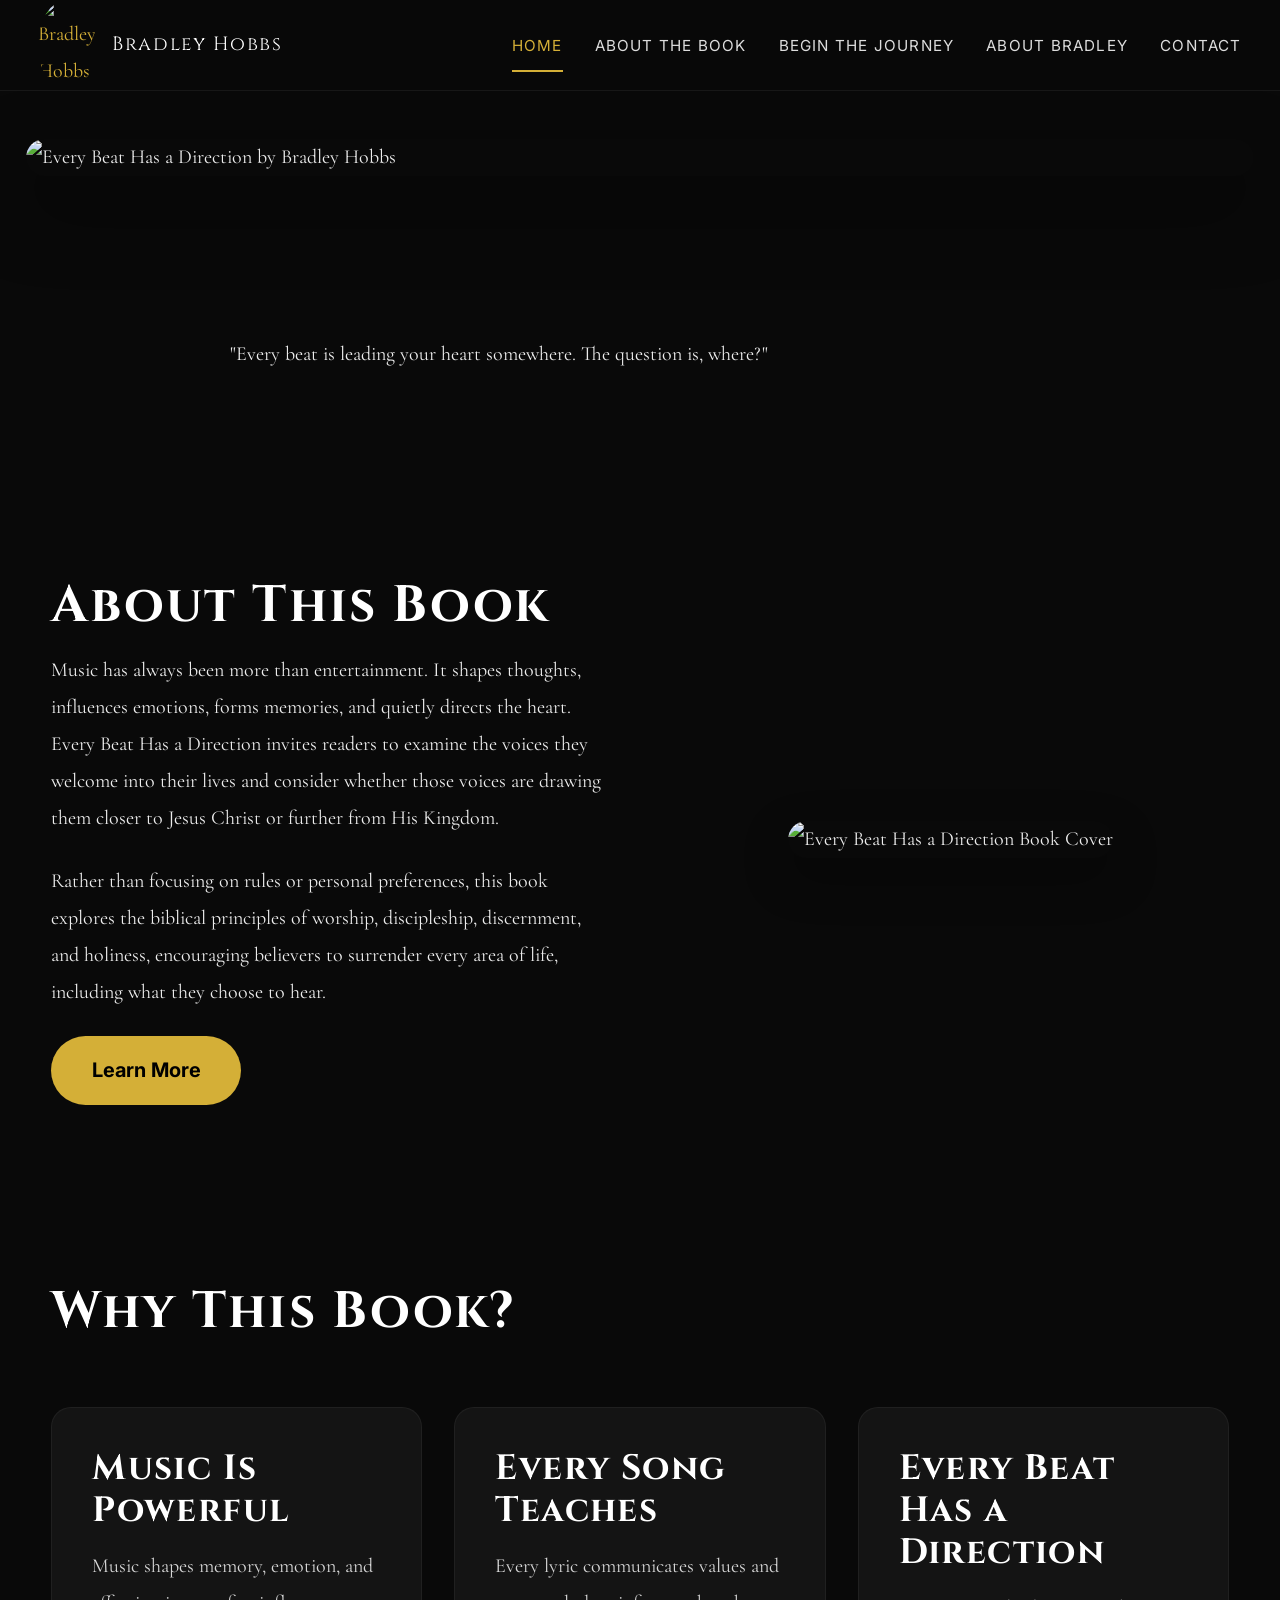
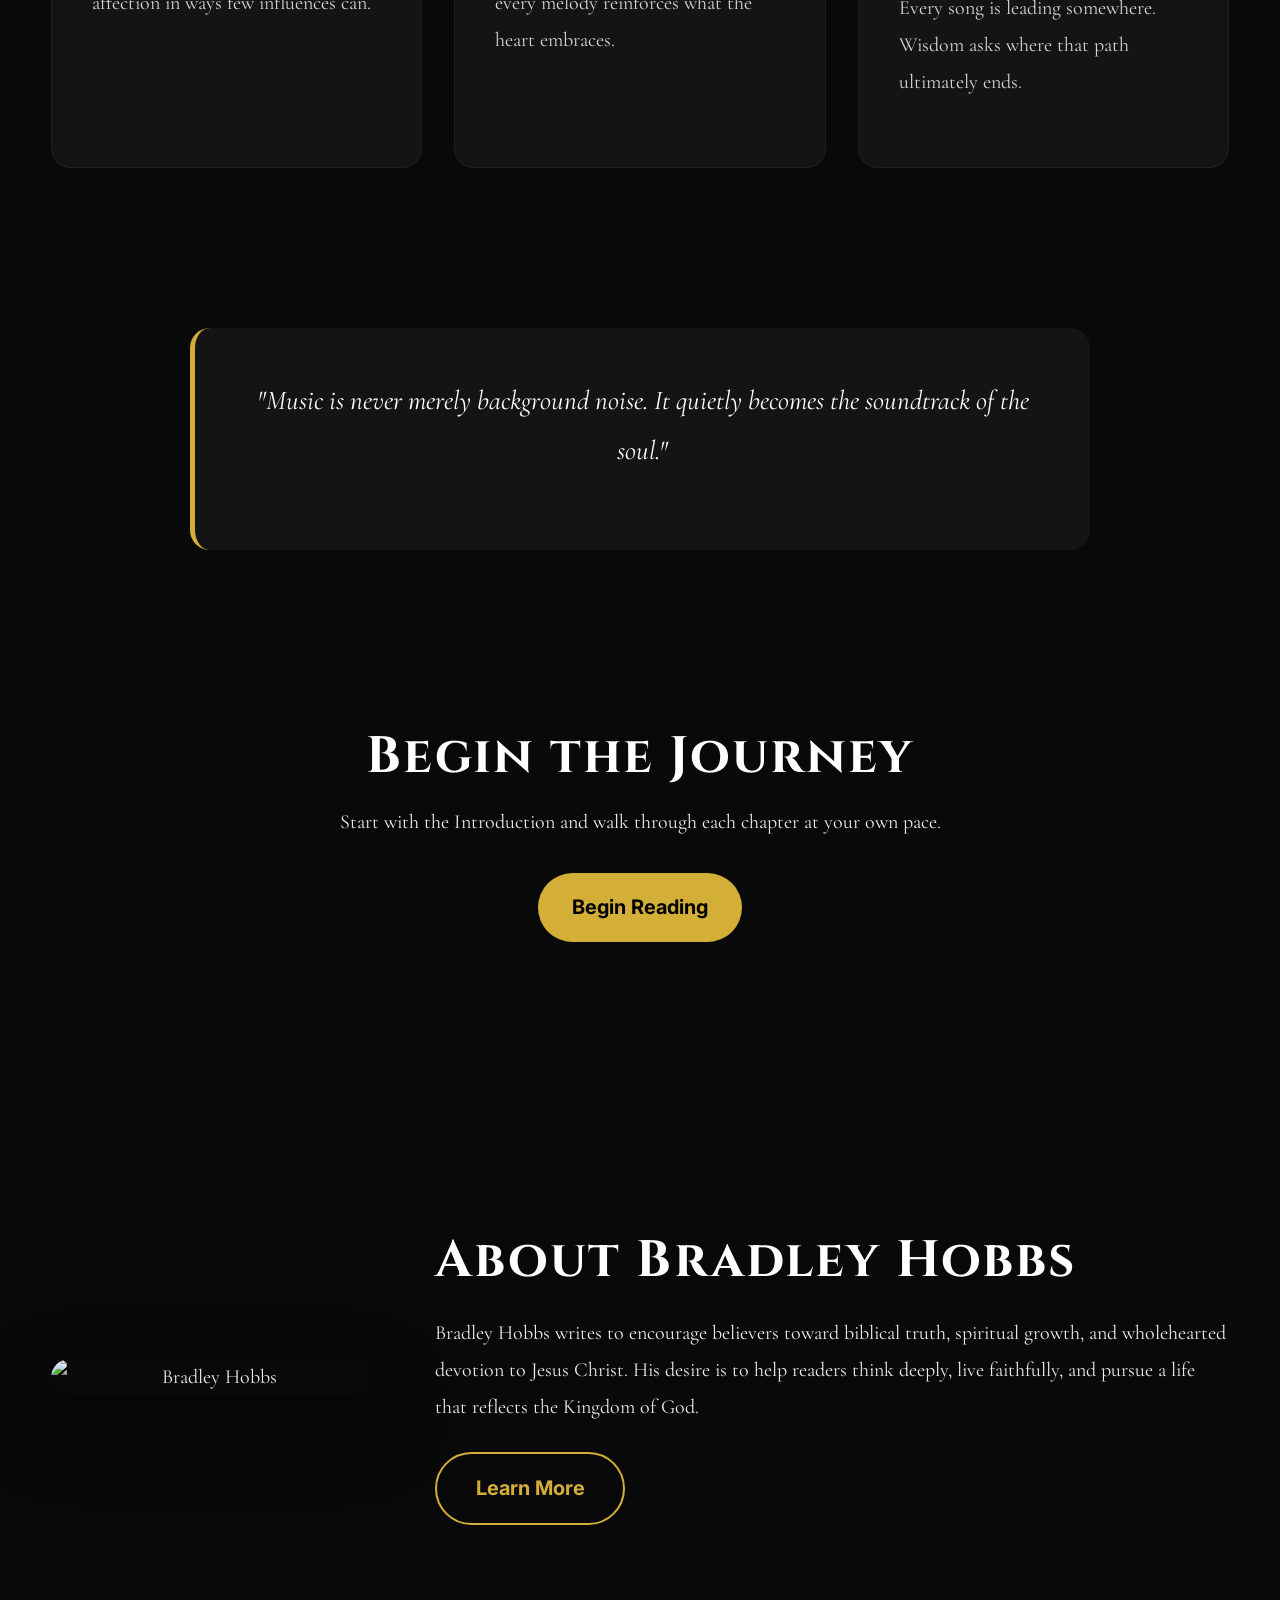
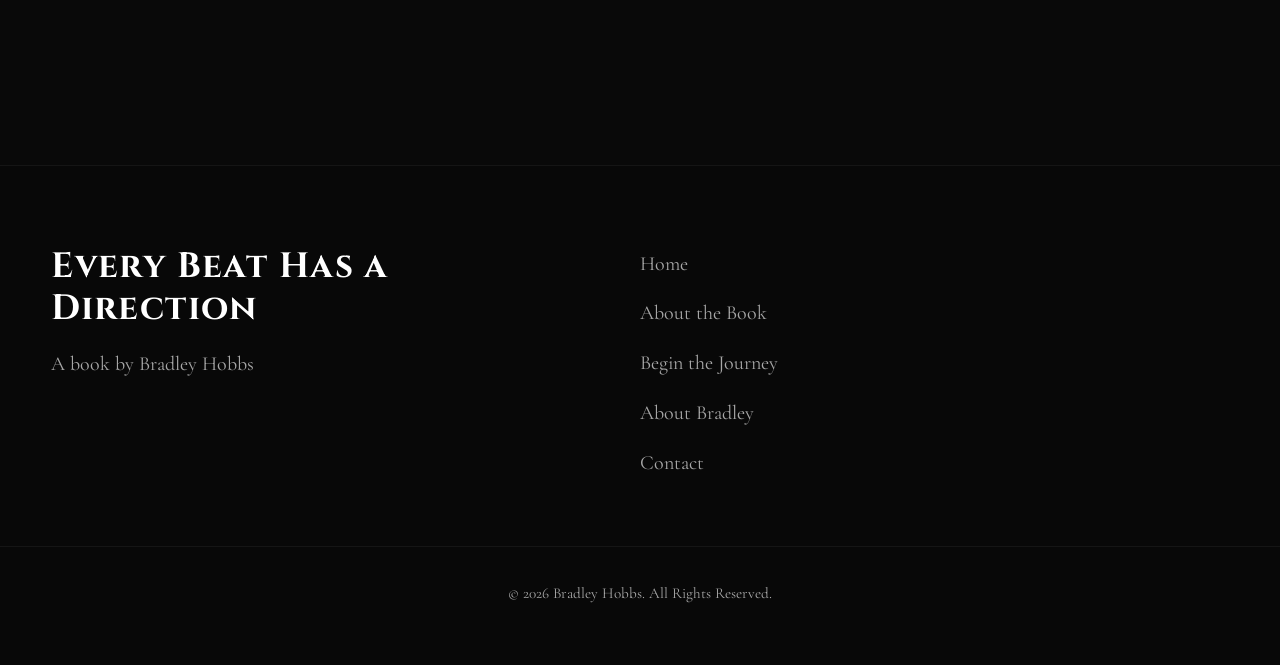
==== index.html @ 8c39ae95 "Create index.html" ====
<!DOCTYPE html>
<html lang="en">

<head>

<meta charset="UTF-8">

<meta name="viewport"
content="width=device-width, initial-scale=1.0">

<title>Every Beat Has a Direction | Bradley Hobbs</title>

<meta name="description"
content="Discover Every Beat Has a Direction by Bradley Hobbs. A biblical exploration of how music shapes the heart, influences worship, and directs the soul.">

<meta name="theme-color"
content="#090909">

<link rel="preconnect"
href="https://fonts.googleapis.com">

<link rel="preconnect"
href="https://fonts.gstatic.com"
crossorigin>

<link href="https://fonts.googleapis.com/css2?family=Cinzel:wght@400;600;700&family=Cormorant+Garamond:wght@400;500;600;700&family=Inter:wght@300;400;500;600&display=swap"
rel="stylesheet">

<link rel="stylesheet"
href="styles.css">

</head>

<body>

<a class="skip-link"
href="#main">

Skip to content

</a>

<header class="site-header">

<nav class="navbar">

<a href="index.html"
class="logo">

<img
src="images/logo.webp"
alt="Bradley Hobbs">

<span>

Bradley Hobbs

</span>

</a>

<button
class="menu-toggle"
aria-label="Open navigation">

<span></span>
<span></span>
<span></span>

</button>

<ul class="nav-menu">

<li>

<a
class="active"
href="index.html">

Home

</a>

</li>

<li>

<a
href="about-book.html">

About the Book

</a>

</li>

<li>

<a
href="begin-the-journey.html">

Begin the Journey

</a>

</li>

<li>

<a
href="about.html">

About Bradley

</a>

</li>

<li>

<a
href="contact.html">

Contact

</a>

</li>

</ul>

</nav>

</header>

<main id="main">

<section class="hero">

<div class="hero-banner">

<img

src="images/banner.webp"

alt="Every Beat Has a Direction by Bradley Hobbs">

</div>

</section>

<section class="reading-width">

<div class="opening-quote fade-up">

<p>

"Every beat is leading your heart somewhere.

The question is, where?"

</p>

</div>

</section>

<section class="about-book container">

<div class="about-grid">

<div>

<h2>

About This Book

</h2>

<p>

Music has always been more than entertainment. It shapes thoughts, influences emotions, forms memories, and quietly directs the heart. Every Beat Has a Direction invites readers to examine the voices they welcome into their lives and consider whether those voices are drawing them closer to Jesus Christ or further from His Kingdom.

</p>

<p>

Rather than focusing on rules or personal preferences, this book explores the biblical principles of worship, discipleship, discernment, and holiness, encouraging believers to surrender every area of life, including what they choose to hear.

</p>

<a
class="button button-primary"
href="about-book.html">

Learn More

</a>

</div>

<div class="book-image">

<img

src="images/book-cover.webp"

alt="Every Beat Has a Direction Book Cover">

</div>

</div>

</section>

<section class="container">

<div class="section-title">

<h2>

Why This Book?

</h2>

</div>

<div class="feature-grid">

<div class="feature-box fade-up">

<h3>

Music Is Powerful

</h3>

<p>

Music shapes memory, emotion, and affection in ways few influences can.

</p>

</div>

<div class="feature-box fade-up">

<h3>

Every Song Teaches

</h3>

<p>

Every lyric communicates values and every melody reinforces what the heart embraces.

</p>

</div>

<div class="feature-box fade-up">

<h3>

Every Beat Has a Direction

</h3>

<p>

Every song is leading somewhere. Wisdom asks where that path ultimately ends.

</p>

</div>

</div>

</section>

<section class="feature-quote fade-up">

<p>

"Music is never merely background noise.

It quietly becomes the soundtrack of the soul."

</p>

</section>

<section class="cta-section">

<h2>

Begin the Journey

</h2>

<p>

Start with the Introduction and walk through each chapter at your own pace.

</p>

<a

class="button button-primary"

href="begin-the-journey.html">

Begin Reading

</a>

</section>

<section class="author container">

<div class="author-wrapper">

<div class="author-photo">

<img

src="images/bradley-hobbs.webp"

alt="Bradley Hobbs">

</div>

<div class="author-content">

<h2>

About Bradley Hobbs

</h2>

<p>

Bradley Hobbs writes to encourage believers toward biblical truth, spiritual growth, and wholehearted devotion to Jesus Christ. His desire is to help readers think deeply, live faithfully, and pursue a life that reflects the Kingdom of God.

</p>

<a

class="button button-secondary"

href="about.html">

Learn More

</a>

</div>

</div>

</section>

</main>

<footer class="site-footer">

<div class="footer-container">

<div class="footer-brand">

<h3>

Every Beat Has a Direction

</h3>

<p>

A book by Bradley Hobbs

</p>

</div>

<div class="footer-links">

<ul>

<li><a href="index.html">Home</a></li>

<li><a href="about-book.html">About the Book</a></li>

<li><a href="begin-the-journey.html">Begin the Journey</a></li>

<li><a href="about.html">About Bradley</a></li>

<li><a href="contact.html">Contact</a></li>

</ul>

</div>

</div>

<div class="footer-bottom">

<p>

© <span class="year"></span> Bradley Hobbs.
All Rights Reserved.

</p>

</div>

</footer>

<a

href="#"

class="back-top"

aria-label="Back to top">

↑

</a>

<script src="main.js"></script>

</body>

</html>
---- styles.css ----
/*==================================================
EVERY BEAT HAS A DIRECTION
Master Stylesheet

Part 1
Foundation

==================================================*/


/*==================================================
RESET
==================================================*/

*,
*::before,
*::after{
    margin:0;
    padding:0;
    box-sizing:border-box;
}

html{
    scroll-behavior:smooth;
    -webkit-text-size-adjust:100%;
}

body{
    min-height:100vh;
    overflow-x:hidden;
}

img{
    display:block;
    max-width:100%;
}

picture{
    display:block;
}

video{
    display:block;
    max-width:100%;
}

iframe{
    border:0;
}

a{
    text-decoration:none;
}

button,
input,
textarea,
select{
    font:inherit;
}

ul,
ol{
    list-style:none;
}


/*==================================================
ROOT
==================================================*/

:root{

    /* Colors */

    --background:#090909;

    --surface:#141414;

    --surface-light:#1d1d1d;

    --gold:#d4af37;

    --gold-light:#e5c45d;

    --white:#ffffff;

    --text:#ececec;

    --muted:#a7a7a7;

    --border:#2b2b2b;

    --success:#4caf50;

    --danger:#d32f2f;

    /* Fonts */

    --heading:"Cinzel",serif;

    --body:"Cormorant Garamond",serif;

    --ui:"Inter",sans-serif;

    /* Widths */

    --container:1280px;

    --reading:820px;

    /* Radius */

    --radius:18px;

    --radius-small:10px;

    /* Shadows */

    --shadow:

        0 18px 45px rgba(0,0,0,.35);

    --shadow-large:

        0 30px 70px rgba(0,0,0,.50);

    /* Animation */

    --speed:.35s;

}


/*==================================================
BODY
==================================================*/

body{

    background:var(--background);

    color:var(--text);

    font-family:var(--body);

    font-size:1.25rem;

    line-height:1.85;

    text-rendering:optimizeLegibility;

    -webkit-font-smoothing:antialiased;

}


/*==================================================
CONTAINERS
==================================================*/

.container{

    width:min(92%,var(--container));

    margin:auto;

}

.reading-width{

    width:min(92%,var(--reading));

    margin:auto;

}


/*==================================================
TYPOGRAPHY
==================================================*/

h1,
h2,
h3,
h4,
h5,
h6{

    font-family:var(--heading);

    color:var(--white);

    line-height:1.2;

    margin-bottom:1rem;

    letter-spacing:.04em;

}

h1{

    font-size:clamp(2.8rem,5vw,5rem);

}

h2{

    font-size:clamp(2rem,4vw,3.4rem);

}

h3{

    font-size:clamp(1.6rem,3vw,2.2rem);

}

p{

    margin-bottom:1.6rem;

}

strong{

    color:white;

}

em{

    color:var(--gold);

}


/*==================================================
LINKS
==================================================*/

a{

    color:var(--gold);

    transition:.35s;

}

a:hover{

    color:white;

}


/*==================================================
SECTIONS
==================================================*/

section{

    padding:5rem 0;

}


/*==================================================
HELPERS
==================================================*/

.text-center{

    text-align:center;

}

.text-left{

    text-align:left;

}

.mt-1{margin-top:1rem;}
.mt-2{margin-top:2rem;}
.mt-3{margin-top:3rem;}
.mt-4{margin-top:4rem;}
.mt-5{margin-top:5rem;}

.mb-1{margin-bottom:1rem;}
.mb-2{margin-bottom:2rem;}
.mb-3{margin-bottom:3rem;}
.mb-4{margin-bottom:4rem;}
.mb-5{margin-bottom:5rem;}


/*==================================================
SELECTION
==================================================*/

::selection{

    background:var(--gold);

    color:black;

}


/*==================================================
SCROLLBAR
==================================================*/

::-webkit-scrollbar{

    width:10px;

}

::-webkit-scrollbar-thumb{

    background:var(--gold);

}

::-webkit-scrollbar-track{

    background:#101010;

}

/*==================================================
HEADER
==================================================*/

.site-header{

    position:sticky;

    top:0;

    z-index:9999;

    background:rgba(9,9,9,.95);

    backdrop-filter:blur(18px);

    border-bottom:1px solid rgba(255,255,255,.06);

}

.navbar{

    width:min(94%,1280px);

    margin:auto;

    display:flex;

    justify-content:space-between;

    align-items:center;

    min-height:82px;

}


/*==================================================
LOGO
==================================================*/

.logo{

    display:flex;

    align-items:center;

    gap:1rem;

}

.logo img{

    width:58px;

    border-radius:50%;

}

.logo span{

    font-family:var(--heading);

    color:white;

    font-size:1.2rem;

    letter-spacing:.08em;

}


/*==================================================
MENU
==================================================*/

.nav-menu{

    display:flex;

    align-items:center;

    gap:2rem;

}

.nav-menu li{

    position:relative;

}

.nav-menu a{

    font-family:var(--ui);

    font-size:.95rem;

    color:#ddd;

    text-transform:uppercase;

    letter-spacing:.08em;

}


/* underline */

.nav-menu a::after{

    content:"";

    position:absolute;

    left:0;

    bottom:-8px;

    width:0;

    height:2px;

    background:var(--gold);

    transition:.35s;

}

.nav-menu a:hover::after{

    width:100%;

}

.nav-menu a:hover{

    color:white;

}


/*==================================================
ACTIVE PAGE
==================================================*/

.nav-menu .active{

    color:var(--gold);

}

.nav-menu .active::after{

    width:100%;

}


/*==================================================
BUTTON
==================================================*/

.nav-button{

    display:inline-flex;

    align-items:center;

    justify-content:center;

    padding:14px 28px;

    border-radius:999px;

    background:var(--gold);

    color:black;

    font-family:var(--ui);

    font-weight:700;

    transition:.35s;

}

.nav-button:hover{

    background:var(--gold-light);

    transform:translateY(-2px);

}


/*==================================================
HAMBURGER
==================================================*/

.menu-toggle{

    display:none;

    cursor:pointer;

    background:none;

    border:none;

}

.menu-toggle span{

    display:block;

    width:28px;

    height:2px;

    margin:7px auto;

    background:white;

    transition:.35s;

}


/*==================================================
TABLET
==================================================*/

@media(max-width:992px){

.menu-toggle{

    display:block;

}

.nav-menu{

    position:fixed;

    top:82px;

    right:-100%;

    width:300px;

    height:calc(100vh - 82px);

    background:#111;

    flex-direction:column;

    align-items:flex-start;

    padding:2rem;

    transition:.4s;

    gap:1.5rem;

}

.nav-menu.active{

    right:0;

}

.nav-button{

    display:none;

}

}


/*==================================================
PHONE
==================================================*/

@media(max-width:768px){

.logo span{

    display:none;

}

.navbar{

    min-height:72px;

}

.nav-menu{

    top:72px;

    height:calc(100vh - 72px);

}

}

/*==================================================
HERO
==================================================*/

.hero{

    padding:3rem 0 5rem;

}

.hero-banner{

    width:min(96%,1400px);

    margin:auto;

    border-radius:24px;

    overflow:hidden;

    box-shadow:var(--shadow-large);

}

.hero-banner img{

    display:block;

    width:100%;

    height:auto;

}


/*==================================================
BOOK INTRO
==================================================*/

.book-intro{

    max-width:900px;

    margin:5rem auto;

    text-align:center;

}

.book-label{

    display:inline-block;

    padding:.5rem 1rem;

    margin-bottom:1.5rem;

    border:1px solid rgba(212,175,55,.35);

    border-radius:999px;

    color:var(--gold);

    font-family:var(--ui);

    font-size:.8rem;

    letter-spacing:.12em;

    text-transform:uppercase;

}

.book-intro h1{

    margin-bottom:1.5rem;

}

.book-subtitle{

    max-width:700px;

    margin:0 auto 2rem;

    font-size:1.45rem;

    color:#d5d5d5;

}

.book-description{

    max-width:760px;

    margin:auto;

    font-size:1.3rem;

}


/*==================================================
CALL TO ACTION
==================================================*/

.hero-buttons{

    display:flex;

    justify-content:center;

    gap:1rem;

    flex-wrap:wrap;

    margin-top:3rem;

}

.button{

    display:inline-flex;

    align-items:center;

    justify-content:center;

    min-width:190px;

    padding:16px 34px;

    border-radius:999px;

    transition:.35s;

    font-family:var(--ui);

    font-weight:700;

}

.button-primary{

    background:var(--gold);

    color:#000;

}

.button-primary:hover{

    background:var(--gold-light);

    transform:translateY(-3px);

}

.button-secondary{

    border:2px solid var(--gold);

    color:var(--gold);

}

.button-secondary:hover{

    background:var(--gold);

    color:#000;

}


/*==================================================
FEATURE QUOTE
==================================================*/

.feature-quote{

    width:min(92%,900px);

    margin:5rem auto;

    padding:3rem;

    text-align:center;

    background:var(--surface);

    border-left:5px solid var(--gold);

    border-radius:20px;

}

.feature-quote p{

    font-size:1.7rem;

    font-style:italic;

    color:white;

}

.feature-quote span{

    display:block;

    margin-top:1.5rem;

    color:var(--gold);

    font-family:var(--ui);

    text-transform:uppercase;

    letter-spacing:.1em;

}


/*==================================================
TABLET
==================================================*/

@media(max-width:992px){

.hero{

    padding-top:2rem;

}

}


/*==================================================
PHONE
==================================================*/

@media(max-width:768px){

.book-subtitle{

    font-size:1.2rem;

}

.book-description{

    font-size:1.15rem;

}

.feature-quote{

    padding:2rem;

}

.feature-quote p{

    font-size:1.35rem;

}

.hero-buttons{

    flex-direction:column;

    align-items:center;

}

.button{

    width:100%;

    max-width:320px;

}

}

/*==================================================
ABOUT THE BOOK
==================================================*/

.about-book{

    padding:6rem 0;

}

.about-grid{

    display:grid;

    grid-template-columns:1fr 1fr;

    gap:4rem;

    align-items:center;

}

.about-image img{

    border-radius:20px;

    box-shadow:var(--shadow);

}

.about-content h2{

    margin-bottom:1.5rem;

}

.about-content p{

    margin-bottom:1.5rem;

}


/*==================================================
FEATURE GRID
==================================================*/

.feature-grid{

    display:grid;

    grid-template-columns:repeat(3,1fr);

    gap:2rem;

    margin-top:4rem;

}

.feature-box{

    background:var(--surface);

    padding:2.5rem;

    border-radius:20px;

    border:1px solid rgba(255,255,255,.05);

    transition:.35s;

}

.feature-box:hover{

    transform:translateY(-8px);

    border-color:rgba(212,175,55,.35);

}

.feature-box h3{

    margin-bottom:1rem;

}

.feature-box p{

    color:#d6d6d6;

}


/*==================================================
READING JOURNEY
==================================================*/

.reading-journey{

    margin:6rem auto;

    width:min(92%,1000px);

}

.reading-journey h2{

    text-align:center;

    margin-bottom:3rem;

}

.journey{

    display:grid;

    grid-template-columns:repeat(4,1fr);

    gap:2rem;

}

.step{

    text-align:center;

    position:relative;

}

.step-number{

    width:70px;

    height:70px;

    margin:auto auto 1.5rem;

    border-radius:50%;

    background:var(--gold);

    color:black;

    display:flex;

    justify-content:center;

    align-items:center;

    font-size:1.5rem;

    font-weight:bold;

    font-family:var(--heading);

}

.step h3{

    margin-bottom:1rem;

}


/*==================================================
CALL OUT
==================================================*/

.callout{

    margin:6rem auto;

    width:min(92%,900px);

    background:linear-gradient(180deg,#191919,#121212);

    padding:3.5rem;

    border-radius:24px;

    text-align:center;

}

.callout h2{

    margin-bottom:1rem;

}

.callout p{

    margin-bottom:2rem;

}


/*==================================================
TABLET
==================================================*/

@media(max-width:992px){

.about-grid{

    grid-template-columns:1fr;

}

.feature-grid{

    grid-template-columns:1fr 1fr;

}

.journey{

    grid-template-columns:1fr 1fr;

}

}


/*==================================================
PHONE
==================================================*/

@media(max-width:768px){

.feature-grid{

    grid-template-columns:1fr;

}

.journey{

    grid-template-columns:1fr;

}

.callout{

    padding:2rem;

}

}

/*==================================================
PART 5
TABLE OF CONTENTS
CHAPTERS
READING EXPERIENCE
==================================================*/


/*==================================================
CONTENTS SECTION
==================================================*/

.contents{

    padding:6rem 0;

}

.contents-header{

    text-align:center;

    margin-bottom:4rem;

}

.contents-header h2{

    margin-bottom:1rem;

}

.contents-header p{

    max-width:700px;

    margin:auto;

    color:var(--muted);

}


/*==================================================
CONTENTS GRID
==================================================*/

.contents-grid{

    display:grid;

    grid-template-columns:repeat(2,1fr);

    gap:2rem;

}


/*==================================================
CHAPTER CARD
==================================================*/

.chapter-card{

    display:flex;

    align-items:center;

    gap:1.5rem;

    background:var(--surface);

    padding:2rem;

    border-radius:20px;

    border:1px solid rgba(255,255,255,.05);

    transition:all .35s ease;

}

.chapter-card:hover{

    transform:translateY(-6px);

    border-color:rgba(212,175,55,.35);

    box-shadow:var(--shadow);

}


/*==================================================
CHAPTER NUMBER
==================================================*/

.chapter-number{

    flex-shrink:0;

    width:72px;

    height:72px;

    border-radius:50%;

    background:var(--gold);

    color:#000;

    display:flex;

    justify-content:center;

    align-items:center;

    font-family:var(--heading);

    font-size:1.6rem;

    font-weight:700;

}


/*==================================================
CHAPTER INFO
==================================================*/

.chapter-info{

    flex:1;

}

.chapter-info h3{

    margin-bottom:.6rem;

    color:var(--white);

}

.chapter-info p{

    margin:0;

    color:var(--muted);

    font-size:1.05rem;

}


/*==================================================
READ TIME
==================================================*/

.chapter-meta{

    margin-top:1rem;

    display:flex;

    gap:1rem;

    flex-wrap:wrap;

}

.reading-time{

    padding:.35rem .8rem;

    border-radius:999px;

    background:rgba(212,175,55,.12);

    color:var(--gold);

    font-family:var(--ui);

    font-size:.8rem;

    letter-spacing:.05em;

}

.chapter-type{

    padding:.35rem .8rem;

    border-radius:999px;

    background:#1c1c1c;

    color:var(--muted);

    font-family:var(--ui);

    font-size:.8rem;

}


/*==================================================
CURRENT CHAPTER
==================================================*/

.chapter-current{

    border:2px solid var(--gold);

    background:#181818;

}

.chapter-current .chapter-number{

    background:white;

    color:#000;

}


/*==================================================
LOCKED CHAPTER
==================================================*/

.chapter-locked{

    opacity:.55;

}

.chapter-locked:hover{

    transform:none;

    box-shadow:none;

}


/*==================================================
BOOK READING SECTION
==================================================*/

.book-reading{

    width:min(92%,900px);

    margin:6rem auto;

}


/*==================================================
CHAPTER TITLE
==================================================*/

.chapter-title{

    text-align:center;

    margin-bottom:4rem;

}

.chapter-label{

    display:inline-block;

    margin-bottom:1rem;

    color:var(--gold);

    text-transform:uppercase;

    letter-spacing:.12em;

    font-family:var(--ui);

    font-size:.85rem;

}

.chapter-title h1{

    margin-bottom:1rem;

}

.chapter-title p{

    max-width:650px;

    margin:auto;

    color:var(--muted);

}


/*==================================================
DROP CAP
==================================================*/

.book-reading p:first-of-type::first-letter{

    float:left;

    font-size:5rem;

    line-height:.85;

    margin-right:.6rem;

    color:var(--gold);

    font-family:var(--heading);

}


/*==================================================
READING PROGRESS
==================================================*/

.reading-progress{

    width:100%;

    height:8px;

    background:#1d1d1d;

    border-radius:999px;

    overflow:hidden;

    margin-bottom:4rem;

}

.progress-bar{

    width:0;

    height:100%;

    background:var(--gold);

    transition:width .25s linear;

}


/*==================================================
CHAPTER DIVIDER
==================================================*/

.chapter-divider{

    width:120px;

    height:2px;

    background:var(--gold);

    margin:5rem auto;

}


/*==================================================
PREVIOUS NEXT
==================================================*/

.chapter-navigation{

    margin-top:5rem;

    display:flex;

    justify-content:space-between;

    gap:2rem;

}

.chapter-navigation a{

    flex:1;

    background:var(--surface);

    padding:1.8rem;

    border-radius:18px;

    transition:.35s;

    border:1px solid rgba(255,255,255,.05);

}

.chapter-navigation a:hover{

    border-color:rgba(212,175,55,.35);

    transform:translateY(-4px);

}

.chapter-navigation small{

    display:block;

    color:var(--gold);

    font-family:var(--ui);

    text-transform:uppercase;

    letter-spacing:.08em;

    margin-bottom:.6rem;

}

.chapter-navigation strong{

    font-size:1.15rem;

}


/*==================================================
END OF CHAPTER
==================================================*/

.end-chapter{

    text-align:center;

    margin-top:6rem;

}

.end-chapter h3{

    margin-bottom:1rem;

}

.end-chapter p{

    max-width:650px;

    margin:auto auto 2rem;

}


/*==================================================
PHONE
==================================================*/

@media(max-width:992px){

.contents-grid{

    grid-template-columns:1fr;

}

.chapter-navigation{

    flex-direction:column;

}

}


@media(max-width:768px){

.chapter-card{

    flex-direction:column;

    text-align:center;

}

.chapter-number{

    width:60px;

    height:60px;

    font-size:1.3rem;

}

.book-reading p:first-of-type::first-letter{

    font-size:3.8rem;

}

.chapter-title{

    margin-bottom:3rem;

}

}

/*==================================================
PART 6
READING COMPONENTS
==================================================*/


/*==================================================
SCRIPTURE
==================================================*/

.scripture{

    margin:3.5rem 0;

    padding:2.5rem;

    background:#161616;

    border-left:5px solid var(--gold);

    border-radius:18px;

    box-shadow:var(--shadow);

}

.scripture p{

    margin:0;

    font-size:1.35rem;

    font-style:italic;

    color:#fff;

    line-height:1.9;

}

.scripture cite{

    display:block;

    margin-top:1.5rem;

    color:var(--gold);

    font-family:var(--ui);

    font-size:.9rem;

    letter-spacing:.08em;

    text-transform:uppercase;

}


/*==================================================
KEY THOUGHT
==================================================*/

.key-thought{

    margin:4rem 0;

    padding:2rem;

    background:linear-gradient(180deg,#1b1b1b,#111);

    border-radius:18px;

    border:1px solid rgba(212,175,55,.25);

}

.key-thought h3{

    color:var(--gold);

    margin-bottom:1rem;

}

.key-thought p{

    margin:0;

}


/*==================================================
REFLECTION
==================================================*/

.reflection{

    margin:4rem 0;

    padding:2.5rem;

    background:var(--surface);

    border-radius:20px;

}

.reflection h3{

    color:var(--gold);

    margin-bottom:1.2rem;

}

.reflection ul{

    list-style:disc;

    margin-left:1.5rem;

}

.reflection li{

    margin-bottom:.8rem;

}


/*==================================================
PRAYER
==================================================*/

.prayer{

    margin:4rem 0;

    padding:2.5rem;

    background:#121212;

    border-left:5px solid white;

    border-radius:20px;

}

.prayer h3{

    margin-bottom:1rem;

}

.prayer p{

    font-style:italic;

    margin:0;

}


/*==================================================
APPLICATION
==================================================*/

.application{

    margin:4rem 0;

    padding:2.5rem;

    background:#181818;

    border-radius:18px;

}

.application h3{

    color:var(--gold);

    margin-bottom:1rem;

}

.application ol{

    margin-left:1.5rem;

    list-style:decimal;

}

.application li{

    margin-bottom:1rem;

}


/*==================================================
PULL QUOTE
==================================================*/

.pull-quote{

    margin:5rem auto;

    max-width:900px;

    text-align:center;

    font-size:2.2rem;

    font-family:var(--heading);

    line-height:1.5;

    color:#fff;

}

.pull-quote span{

    display:block;

    margin-top:1.5rem;

    color:var(--gold);

    font-family:var(--ui);

    font-size:.9rem;

    letter-spacing:.08em;

}


/*==================================================
BLOCKQUOTE
==================================================*/

blockquote{

    margin:4rem 0;

    padding:2.5rem;

    border-left:5px solid var(--gold);

    background:var(--surface);

    border-radius:18px;

    font-size:1.45rem;

    font-style:italic;

}

blockquote footer{

    margin-top:1.5rem;

    color:var(--gold);

    font-family:var(--ui);

}


/*==================================================
HIGHLIGHT
==================================================*/

.highlight{

    color:var(--gold);

    font-weight:700;

}


/*==================================================
AUTHOR NOTE
==================================================*/

.author-note{

    margin:5rem 0;

    padding:2.5rem;

    background:#111;

    border-radius:20px;

    border-top:4px solid var(--gold);

}

.author-note h3{

    margin-bottom:1rem;

}


/*==================================================
IMAGE
==================================================*/

.book-image{

    margin:4rem auto;

    text-align:center;

}

.book-image img{

    width:100%;

    border-radius:20px;

    box-shadow:var(--shadow);

}

.book-image figcaption{

    margin-top:1rem;

    color:var(--muted);

    font-style:italic;

}


/*==================================================
IMAGE LEFT
==================================================*/

.image-left{

    display:grid;

    grid-template-columns:320px 1fr;

    gap:2.5rem;

    align-items:center;

    margin:5rem 0;

}

.image-left img{

    border-radius:18px;

}


/*==================================================
IMAGE RIGHT
==================================================*/

.image-right{

    display:grid;

    grid-template-columns:1fr 320px;

    gap:2.5rem;

    align-items:center;

    margin:5rem 0;

}

.image-right img{

    border-radius:18px;

}


/*==================================================
END OF CHAPTER PRAYER
==================================================*/

.chapter-prayer{

    margin-top:6rem;

    text-align:center;

    padding:3rem;

    background:linear-gradient(180deg,#171717,#101010);

    border-radius:24px;

}

.chapter-prayer h2{

    margin-bottom:1rem;

}

.chapter-prayer p{

    max-width:700px;

    margin:auto;

}


/*==================================================
PHONE
==================================================*/

@media(max-width:900px){

.image-left,
.image-right{

    grid-template-columns:1fr;

}

.image-right{

    display:flex;

    flex-direction:column-reverse;

}

.pull-quote{

    font-size:1.6rem;

}

.scripture{

    padding:2rem;

}

}

@media(max-width:768px){

.scripture p{

    font-size:1.15rem;

}

blockquote{

    font-size:1.2rem;

}

.chapter-prayer{

    padding:2rem;

}

}

/*==================================================
PART 7
AUTHOR
BOOK
PROMOTION
==================================================*/


/*==================================================
AUTHOR SECTION
==================================================*/

.author{

    padding:7rem 0;

}

.author-wrapper{

    display:grid;

    grid-template-columns:320px 1fr;

    gap:4rem;

    align-items:center;

}

.author-photo{

    text-align:center;

}

.author-photo img{

    width:100%;

    border-radius:24px;

    box-shadow:var(--shadow-large);

}

.author-content h2{

    margin-bottom:1.5rem;

}

.author-content p{

    margin-bottom:1.6rem;

}


/*==================================================
AUTHOR QUOTE
==================================================*/

.author-quote{

    margin-top:2rem;

    padding:2rem;

    border-left:5px solid var(--gold);

    background:var(--surface);

    border-radius:18px;

    font-style:italic;

}


/*==================================================
BOOK FEATURE
==================================================*/

.feature-book{

    padding:7rem 0;

}

.book-showcase{

    display:grid;

    grid-template-columns:380px 1fr;

    gap:5rem;

    align-items:center;

}

.book-cover img{

    width:100%;

    border-radius:18px;

    box-shadow:var(--shadow-large);

}

.book-details h2{

    margin-bottom:1rem;

}

.book-details p{

    margin-bottom:1.5rem;

}


/*==================================================
BOOK DETAILS
==================================================*/

.book-facts{

    display:grid;

    grid-template-columns:repeat(2,1fr);

    gap:1rem;

    margin:2rem 0;

}

.book-facts div{

    background:var(--surface);

    padding:1rem;

    border-radius:14px;

}

.book-facts strong{

    display:block;

    margin-bottom:.4rem;

}


/*==================================================
TESTIMONIALS
==================================================*/

.testimonials{

    padding:6rem 0;

}

.testimonial-grid{

    display:grid;

    grid-template-columns:repeat(3,1fr);

    gap:2rem;

}

.testimonial{

    background:var(--surface);

    padding:2.5rem;

    border-radius:20px;

    border:1px solid rgba(255,255,255,.05);

}

.testimonial p{

    font-style:italic;

}

.testimonial h4{

    margin-top:2rem;

    color:var(--gold);

}


/*==================================================
BOOK PROMOTION
==================================================*/

.book-promo{

    margin:7rem auto;

    width:min(94%,1200px);

    background:linear-gradient(180deg,#1a1a1a,#101010);

    border-radius:24px;

    padding:4rem;

    text-align:center;

}

.book-promo h2{

    margin-bottom:1rem;

}

.book-promo p{

    max-width:720px;

    margin:0 auto 2rem;

}


/*==================================================
FEATURE LIST
==================================================*/

.feature-list{

    display:grid;

    grid-template-columns:repeat(2,1fr);

    gap:1rem;

    margin-top:2rem;

}

.feature-list li{

    background:#181818;

    padding:1rem;

    border-radius:14px;

}


/*==================================================
CTA
==================================================*/

.cta-section{

    margin:6rem auto;

    width:min(92%,900px);

    text-align:center;

}

.cta-section h2{

    margin-bottom:1rem;

}

.cta-section p{

    margin-bottom:2rem;

}


/*==================================================
DIVIDER
==================================================*/

.section-divider{

    width:140px;

    height:2px;

    margin:5rem auto;

    background:var(--gold);

}


/*==================================================
RESPONSIVE
==================================================*/

@media(max-width:992px){

.author-wrapper{

    grid-template-columns:1fr;

}

.book-showcase{

    grid-template-columns:1fr;

}

.testimonial-grid{

    grid-template-columns:1fr;

}

.feature-list{

    grid-template-columns:1fr;

}

.book-facts{

    grid-template-columns:1fr;

}

}

@media(max-width:768px){

.book-promo{

    padding:2rem;

}

.author{

    padding:5rem 0;

}

.feature-book{

    padding:5rem 0;

}

}

/*==================================================
PART 8
FOOTER
UTILITIES
==================================================*/


/*==================================================
FOOTER
==================================================*/

.site-footer{

    margin-top:8rem;

    padding:5rem 0 2rem;

    background:#080808;

    border-top:1px solid rgba(255,255,255,.05);

}

.footer-container{

    width:min(92%,1280px);

    margin:auto;

    display:grid;

    grid-template-columns:2fr 1fr 1fr;

    gap:4rem;

}

.footer-brand h2{

    margin-bottom:1rem;

}

.footer-brand p{

    color:var(--muted);

}

.footer-links h3{

    margin-bottom:1.5rem;

}

.footer-links ul{

    display:flex;

    flex-direction:column;

    gap:.8rem;

}

.footer-links a{

    color:var(--muted);

    transition:.3s;

}

.footer-links a:hover{

    color:var(--gold);

}

.footer-bottom{

    margin-top:4rem;

    padding-top:2rem;

    border-top:1px solid rgba(255,255,255,.05);

    text-align:center;

    color:var(--muted);

    font-size:.95rem;

}


/*==================================================
SOCIAL
==================================================*/

.social-links{

    display:flex;

    gap:1rem;

    margin-top:2rem;

}

.social-links a{

    width:46px;

    height:46px;

    border-radius:50%;

    display:flex;

    justify-content:center;

    align-items:center;

    background:var(--surface);

    transition:.35s;

}

.social-links a:hover{

    background:var(--gold);

    color:#000;

}


/*==================================================
BACK TO TOP
==================================================*/

.back-top{

    position:fixed;

    right:25px;

    bottom:25px;

    width:56px;

    height:56px;

    border-radius:50%;

    background:var(--gold);

    color:#000;

    display:flex;

    justify-content:center;

    align-items:center;

    font-size:1.4rem;

    box-shadow:var(--shadow);

    transition:.35s;

    z-index:999;

}

.back-top:hover{

    transform:translateY(-5px);

}


/*==================================================
LOADING
==================================================*/

.fade-up{

    opacity:0;

    transform:translateY(40px);

    transition:.8s ease;

}

.fade-up.show{

    opacity:1;

    transform:none;

}


/*==================================================
HELPERS
==================================================*/

.round{

    border-radius:50%;

}

.shadow{

    box-shadow:var(--shadow);

}

.shadow-lg{

    box-shadow:var(--shadow-large);

}

.hidden{

    display:none!important;

}

.flex{

    display:flex;

}

.flex-center{

    display:flex;

    justify-content:center;

    align-items:center;

}

.space-between{

    justify-content:space-between;

}

.w100{

    width:100%;

}


/*==================================================
ACCESSIBILITY
==================================================*/

:focus-visible{

    outline:3px solid var(--gold);

    outline-offset:4px;

}

.skip-link{

    position:absolute;

    left:-9999px;

}

.skip-link:focus{

    left:20px;

    top:20px;

    background:#000;

    color:#fff;

    padding:1rem;

    z-index:9999;

}


/*==================================================
REDUCED MOTION
==================================================*/

@media(prefers-reduced-motion:reduce){

*{

    animation:none!important;

    transition:none!important;

    scroll-behavior:auto!important;

}

}


/*==================================================
PRINT
==================================================*/

@media print{

body{

    background:white;

    color:black;

}

.site-header,
.site-footer,
.back-top,
.button,
.hero-buttons{

    display:none;

}

.book-reading{

    width:100%;

}

}


/*==================================================
RESPONSIVE
==================================================*/

@media(max-width:992px){

.footer-container{

    grid-template-columns:1fr;

    text-align:center;

}

.social-links{

    justify-content:center;

}

}

@media(max-width:768px){

.back-top{

    width:48px;

    height:48px;

    right:15px;

    bottom:15px;

}

.site-footer{

    padding-top:4rem;

}

}
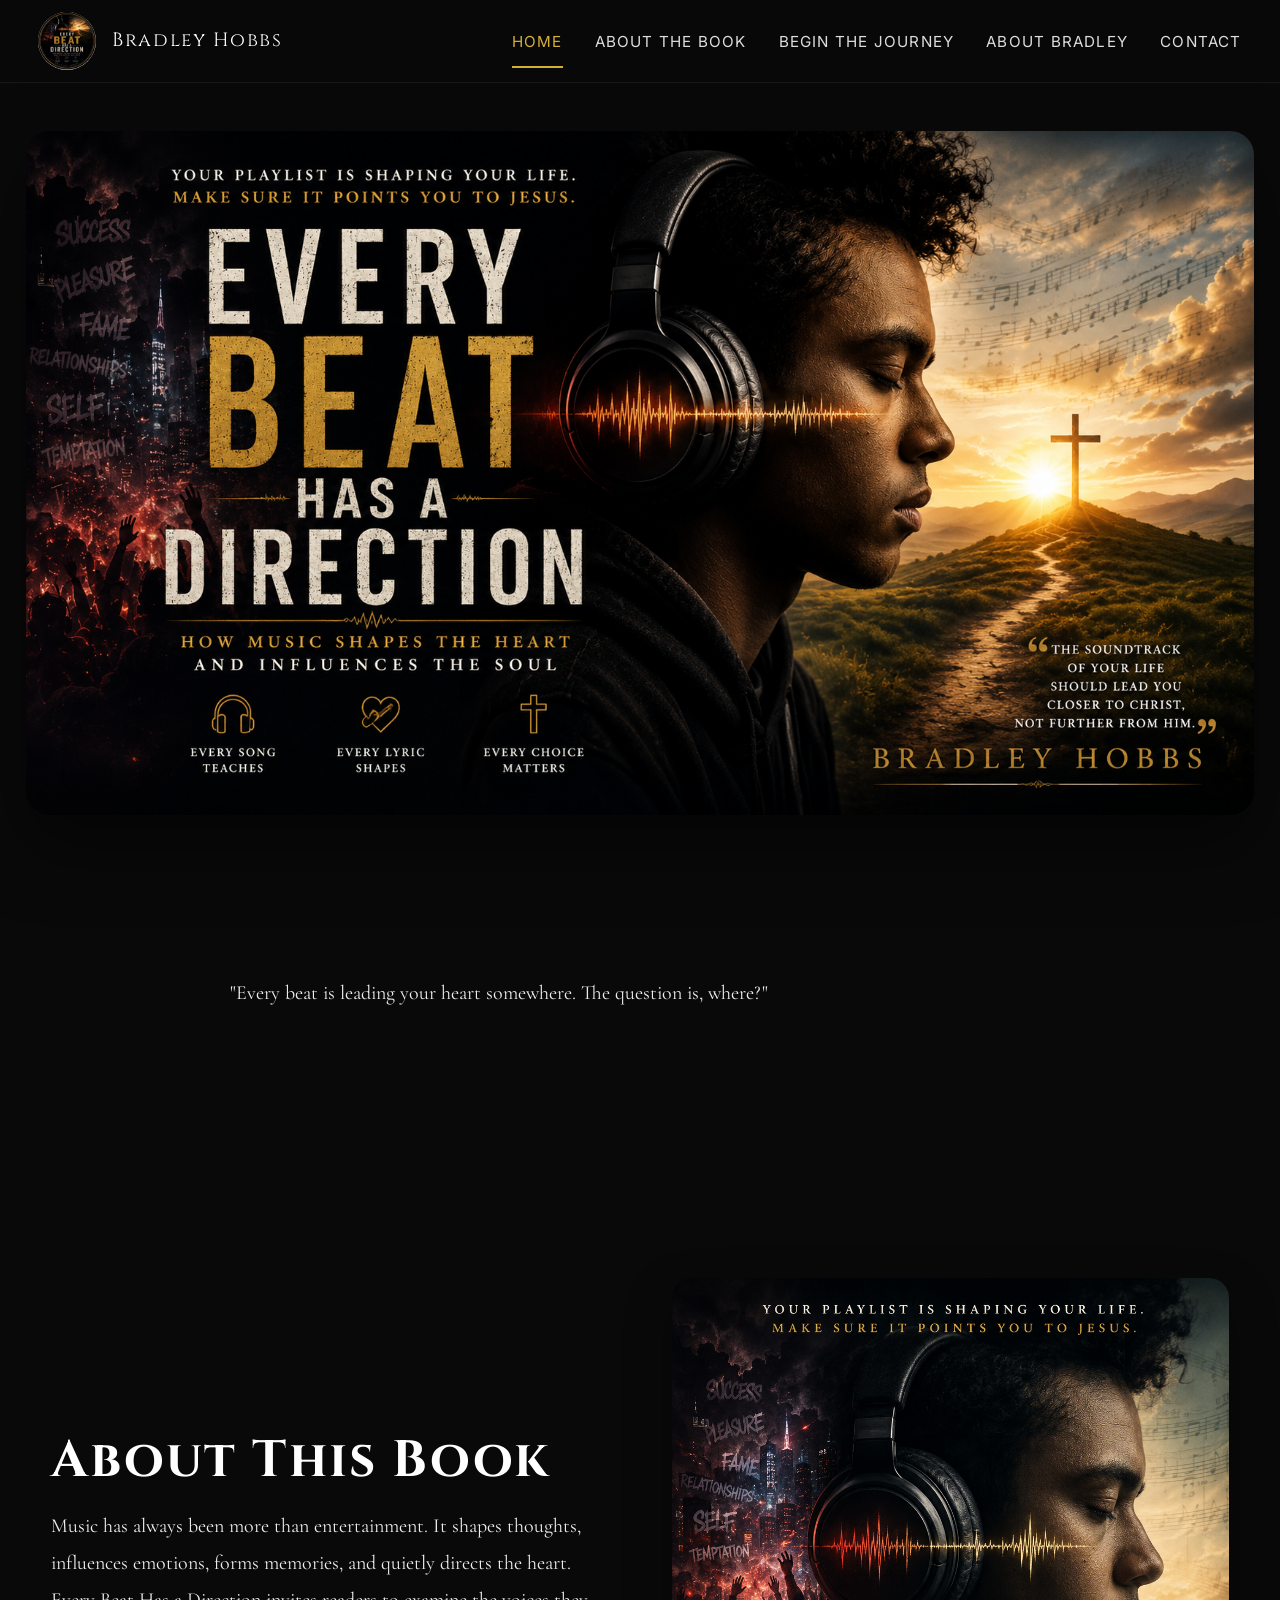
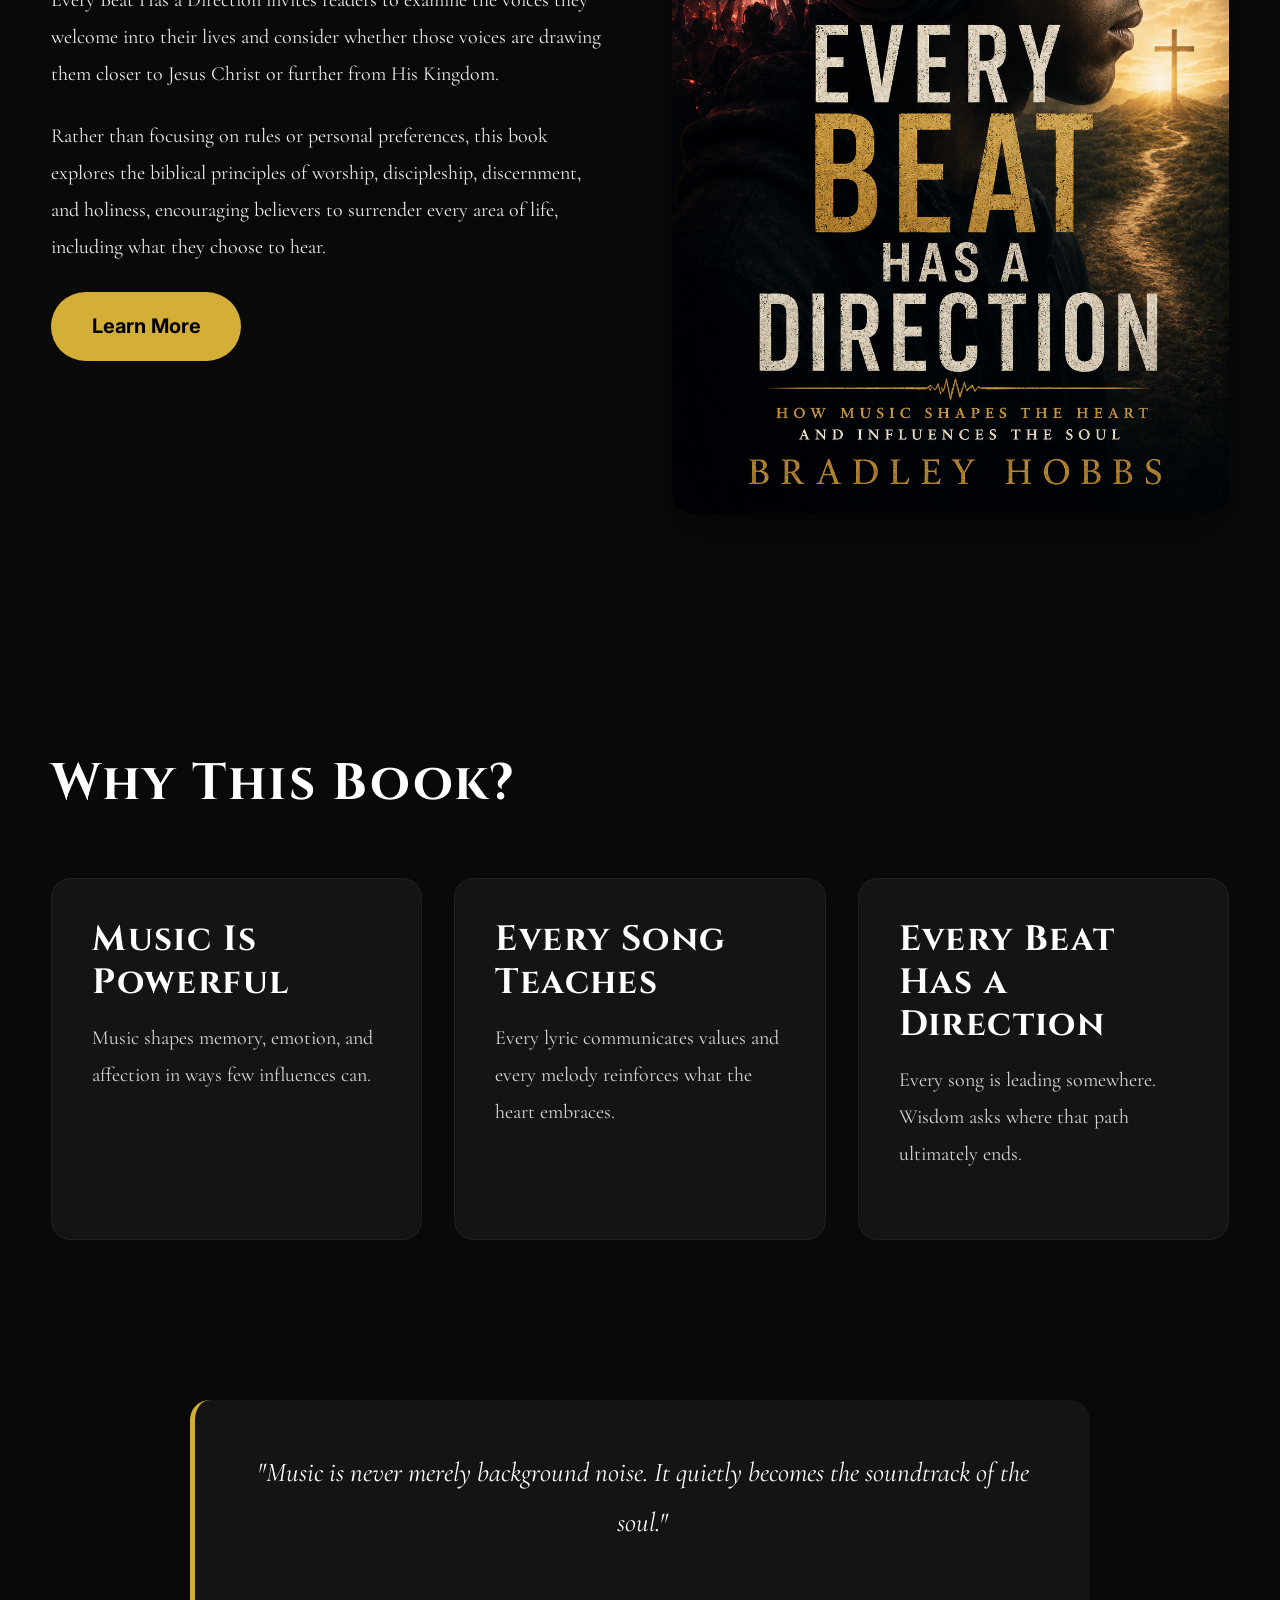
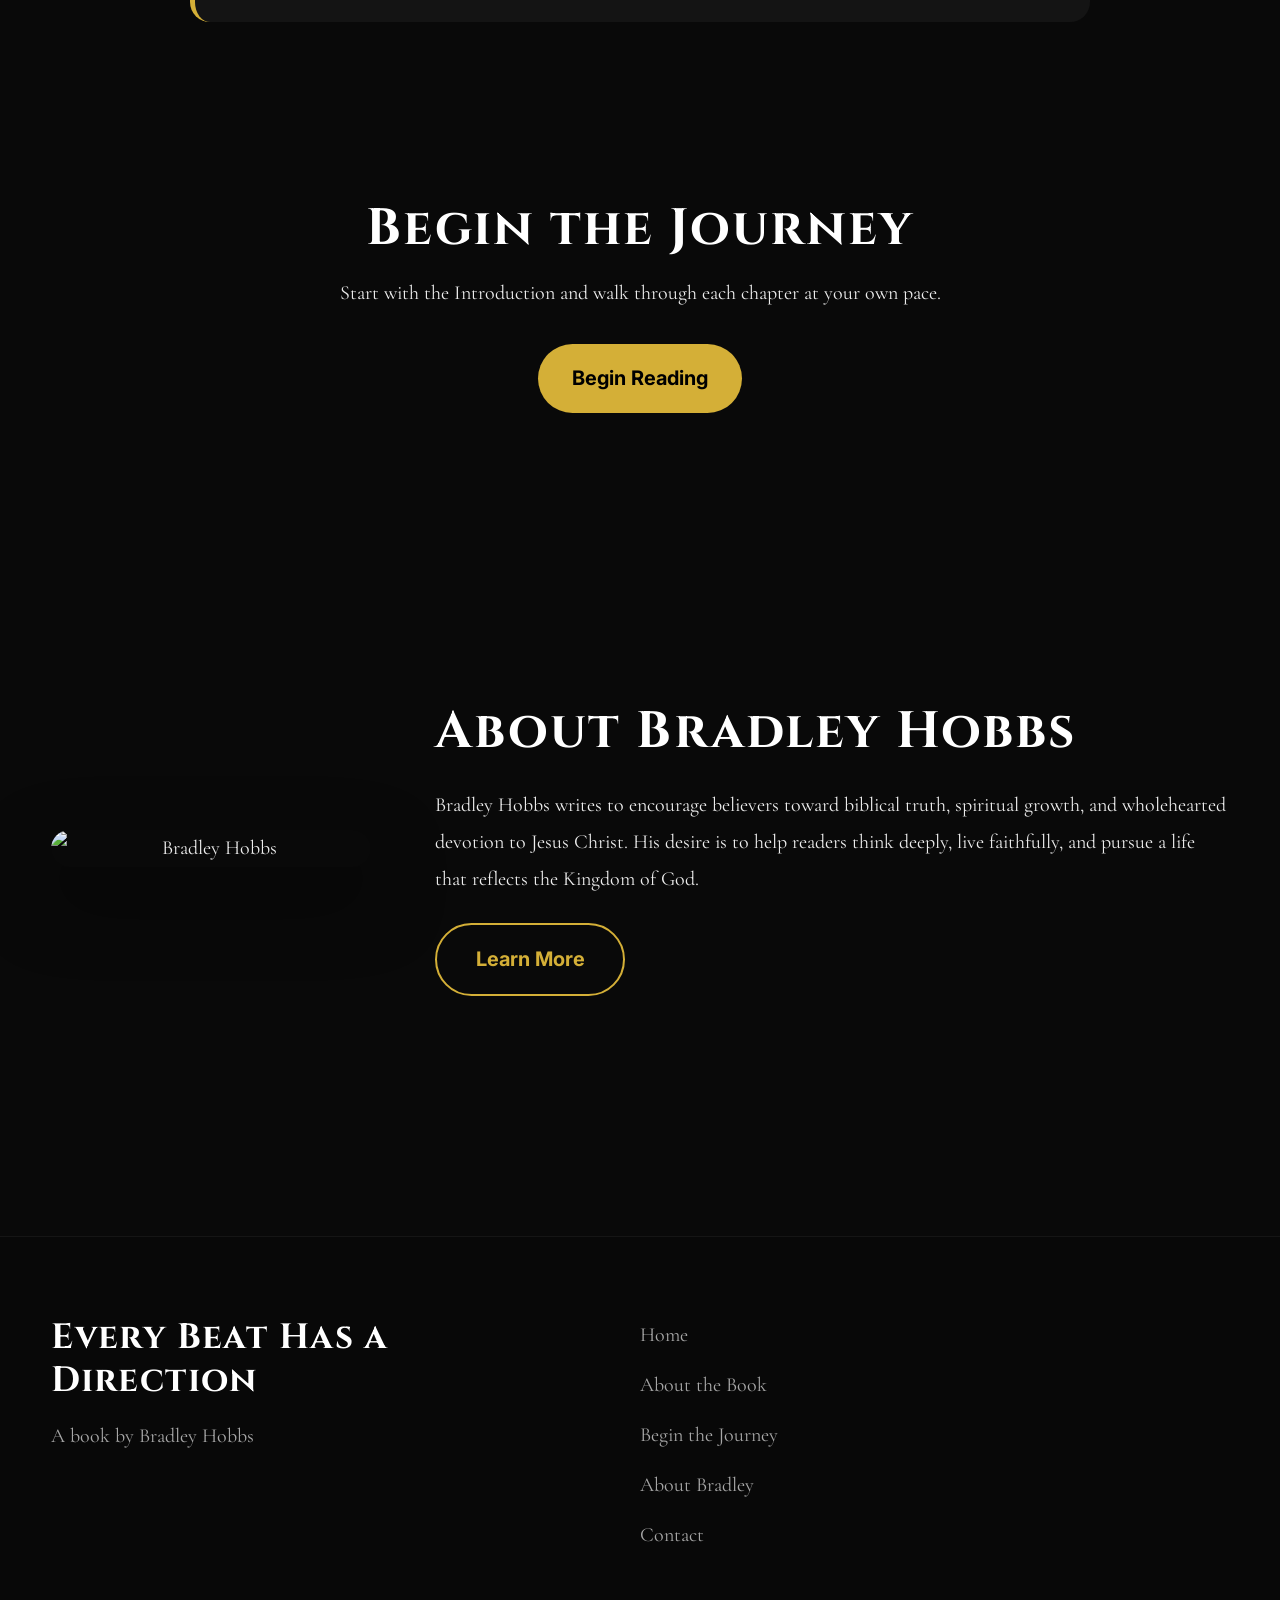
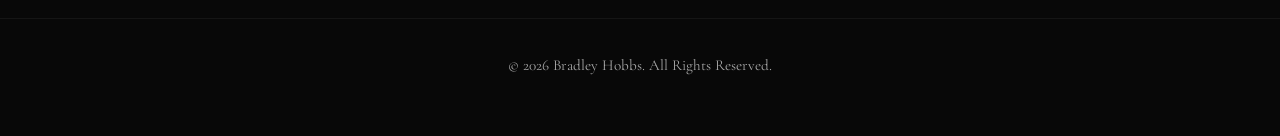
==== commit b4c69ab0: "Update image sources in index.html" ====
--- a/index.html
+++ b/index.html
@@ -48,7 +48,7 @@
 class="logo">
 
 <img
-src="images/logo.webp"
+src="95F46EAD-DD44-4362-AA08-95CE1AE70089.png"
 alt="Bradley Hobbs">
 
 <span>
@@ -141,7 +141,7 @@
 
 <img
 
-src="images/banner.webp"
+src="0BCF1C3F-8CE2-4DBE-B55D-0243270A04C7.png"
 
 alt="Every Beat Has a Direction by Bradley Hobbs">
 
@@ -203,7 +203,7 @@
 
 <img
 
-src="images/book-cover.webp"
+src="9152B85D-BD8B-4FC4-BE25-65982B507AFB.png"
 
 alt="Every Beat Has a Direction Book Cover">
 
@@ -432,4 +432,4 @@
 
 </body>
 
-</html>+</html>
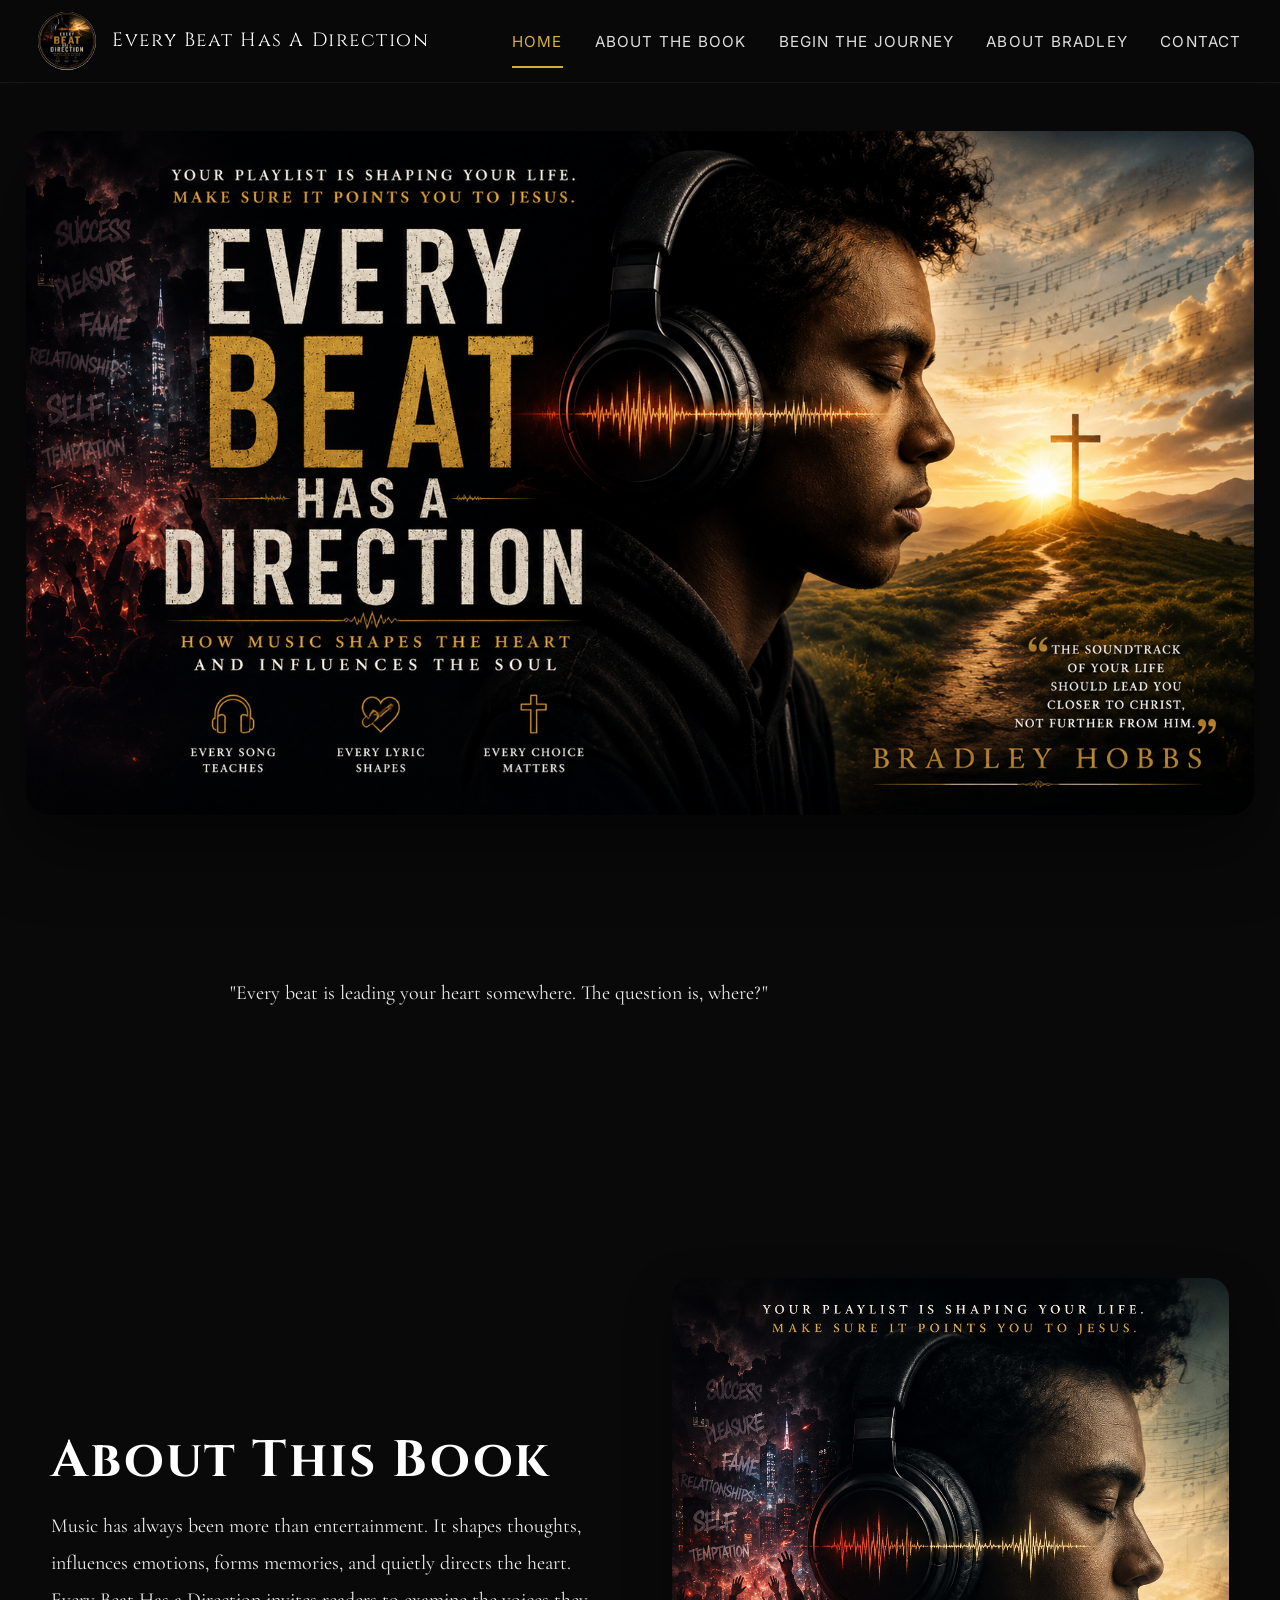
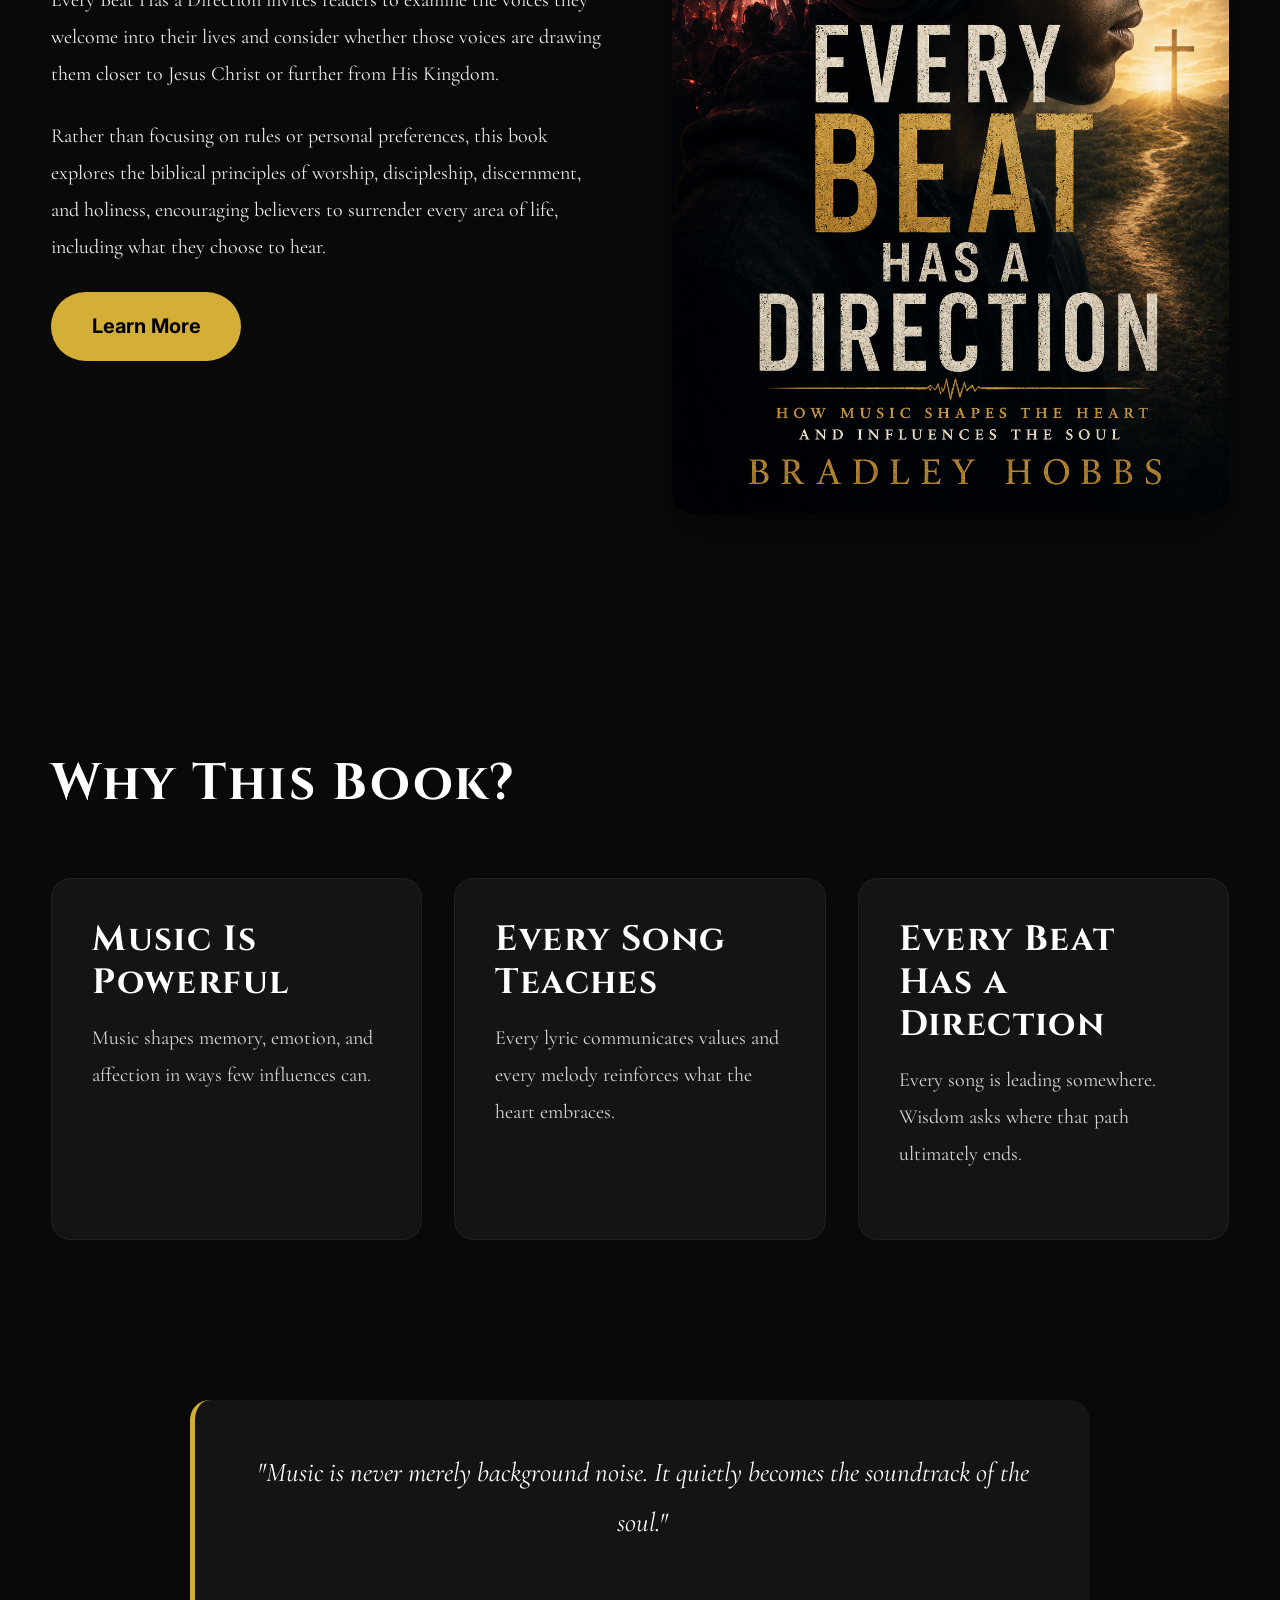
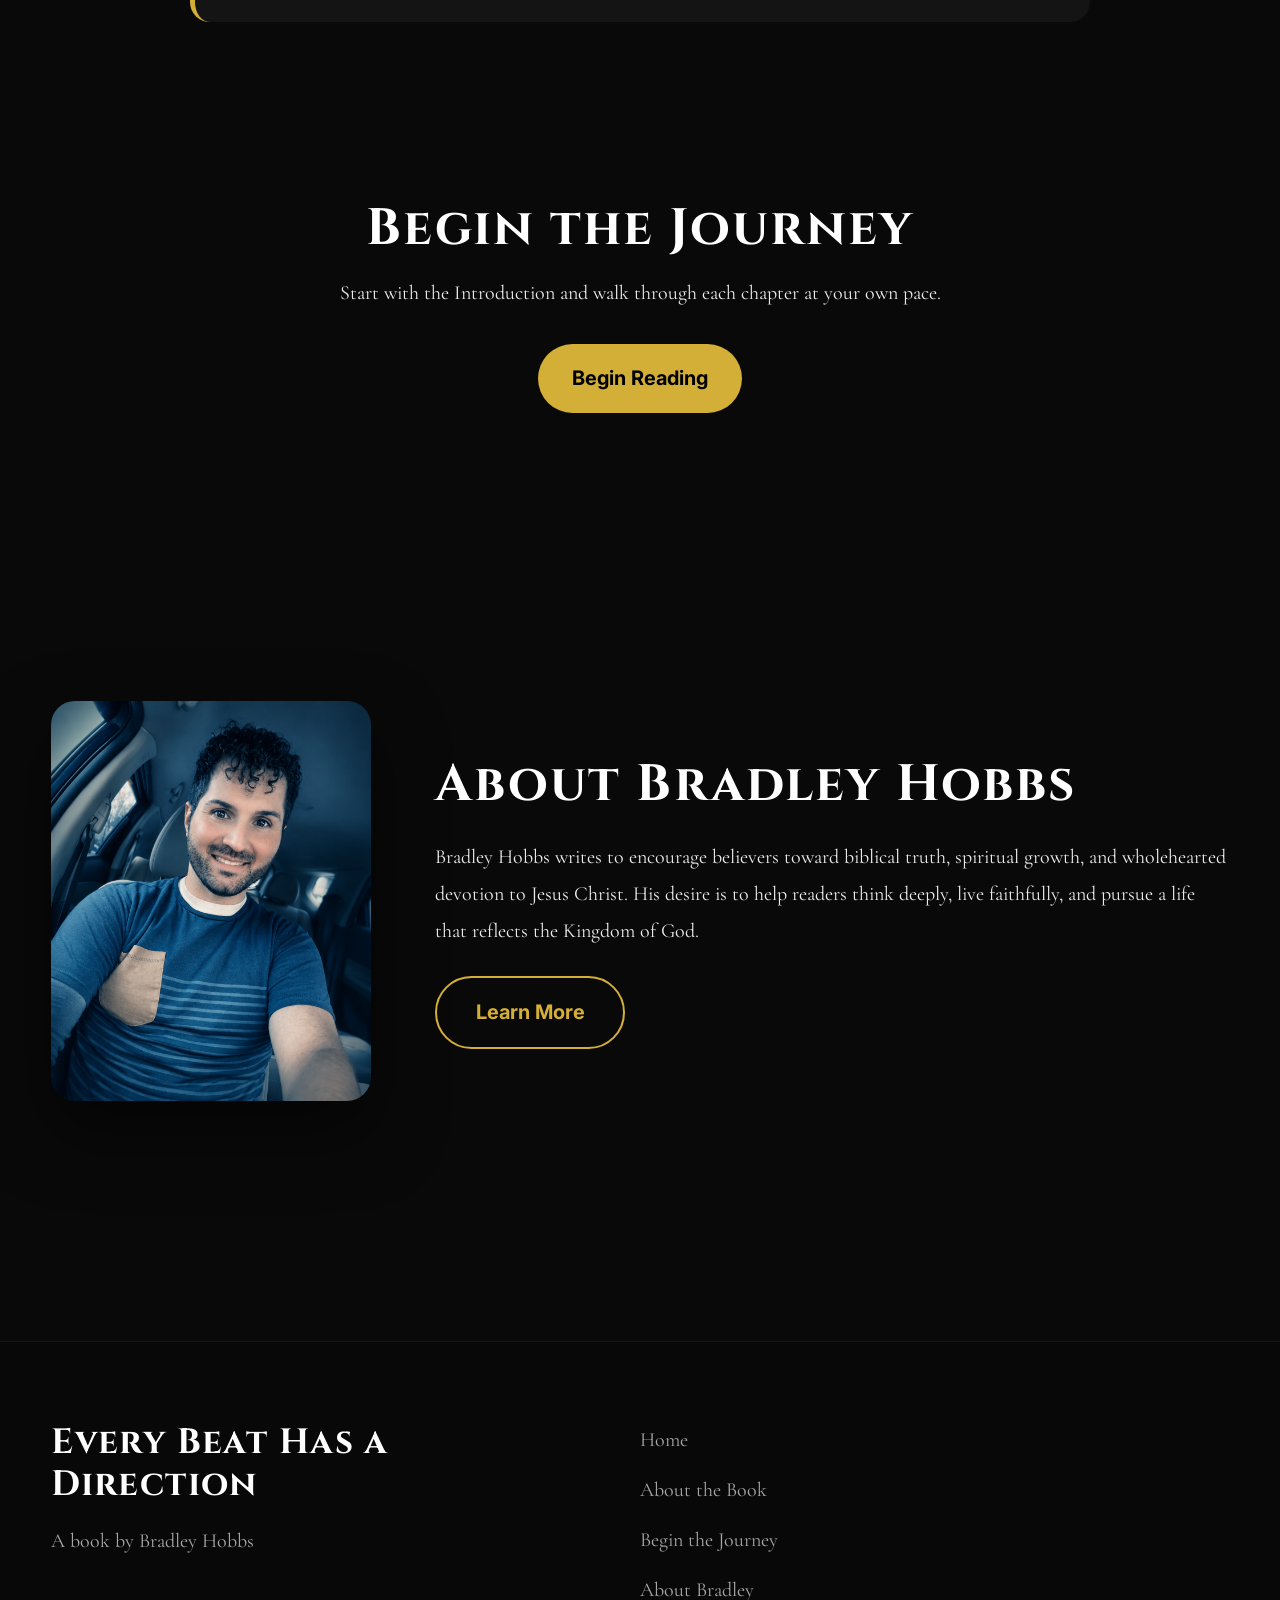
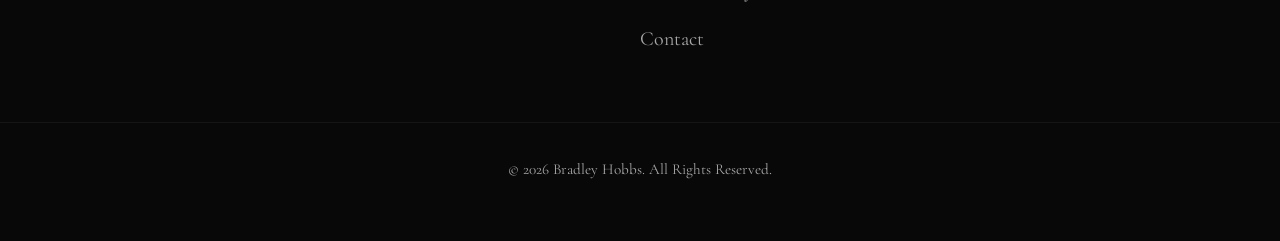
==== commit 6e86e019: "Update author name and image source in index.html" ====
--- a/index.html
+++ b/index.html
@@ -53,7 +53,7 @@
 
 <span>
 
-Bradley Hobbs
+Every Beat Has A Direction
 
 </span>
 
@@ -325,7 +325,7 @@
 
 <img
 
-src="images/bradley-hobbs.webp"
+src="253888A9-7768-4913-9731-A3C4A73D6B96.png"
 
 alt="Bradley Hobbs">
 
